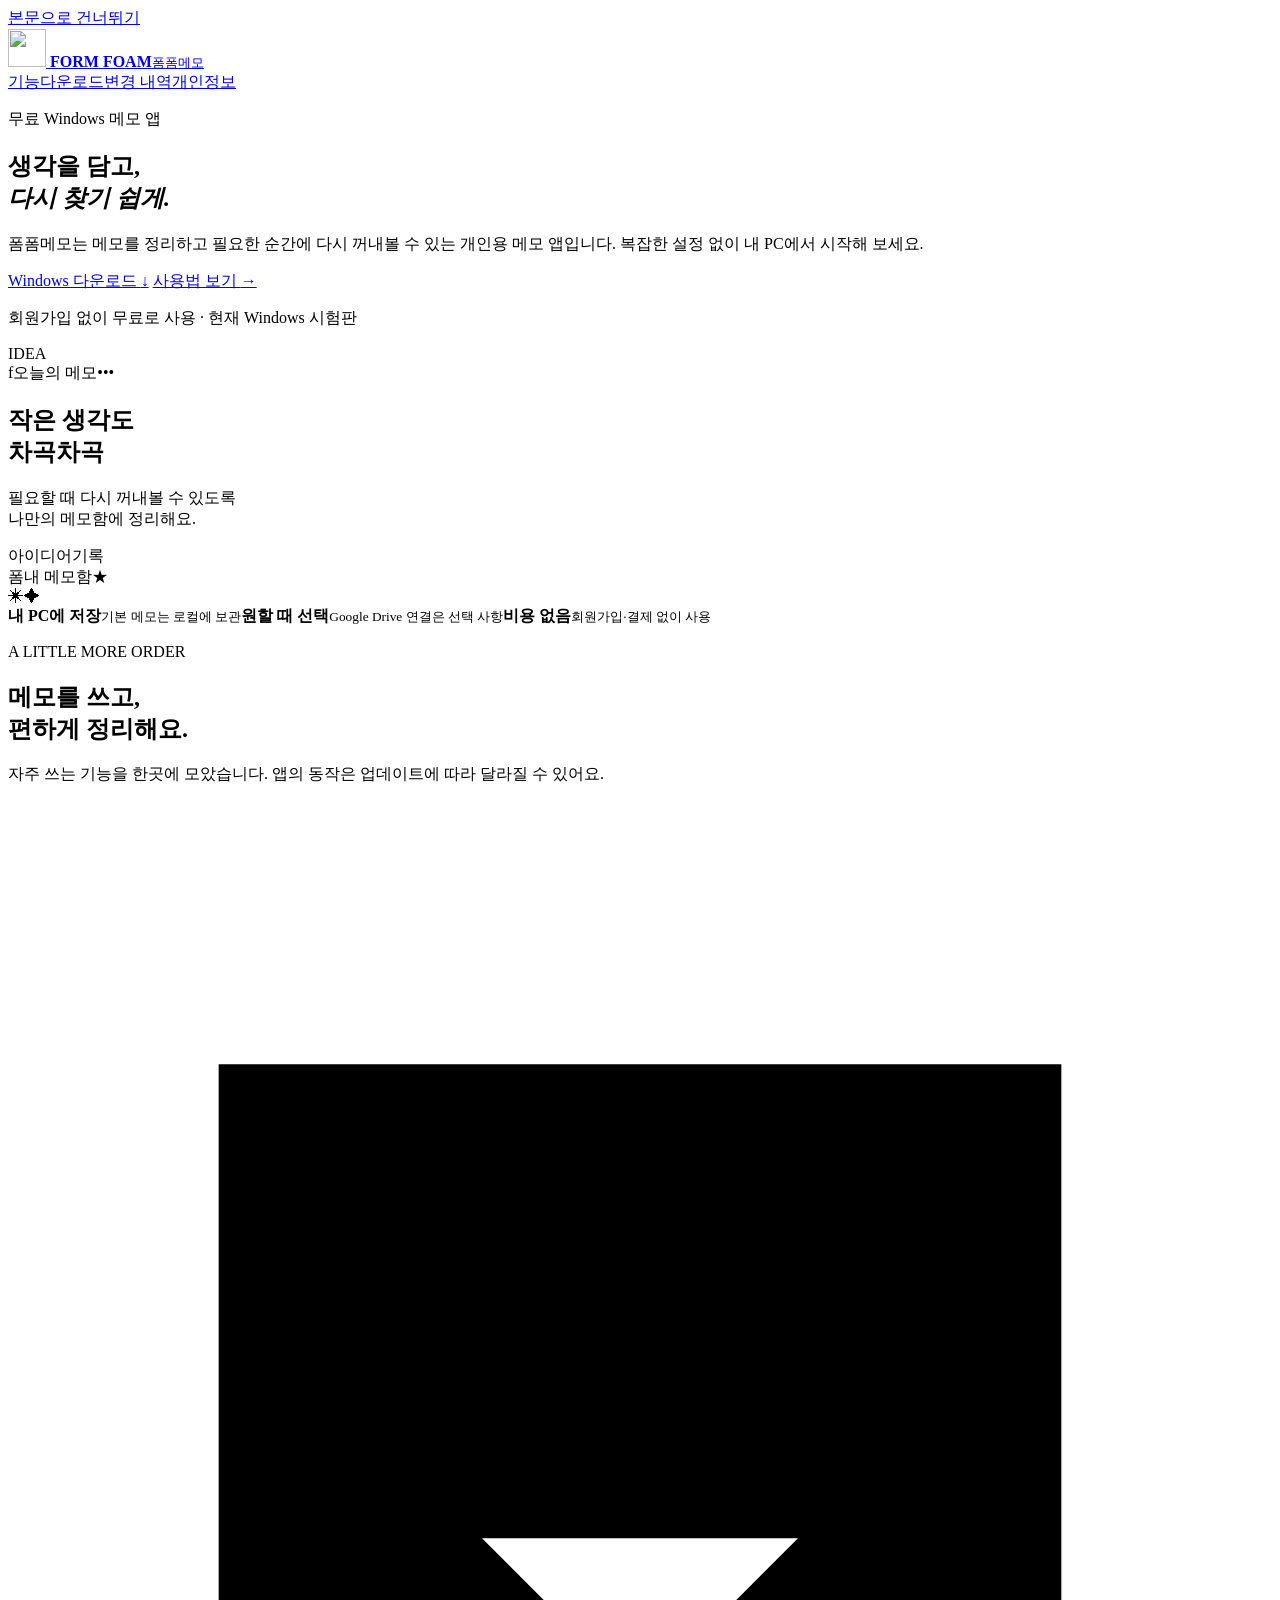
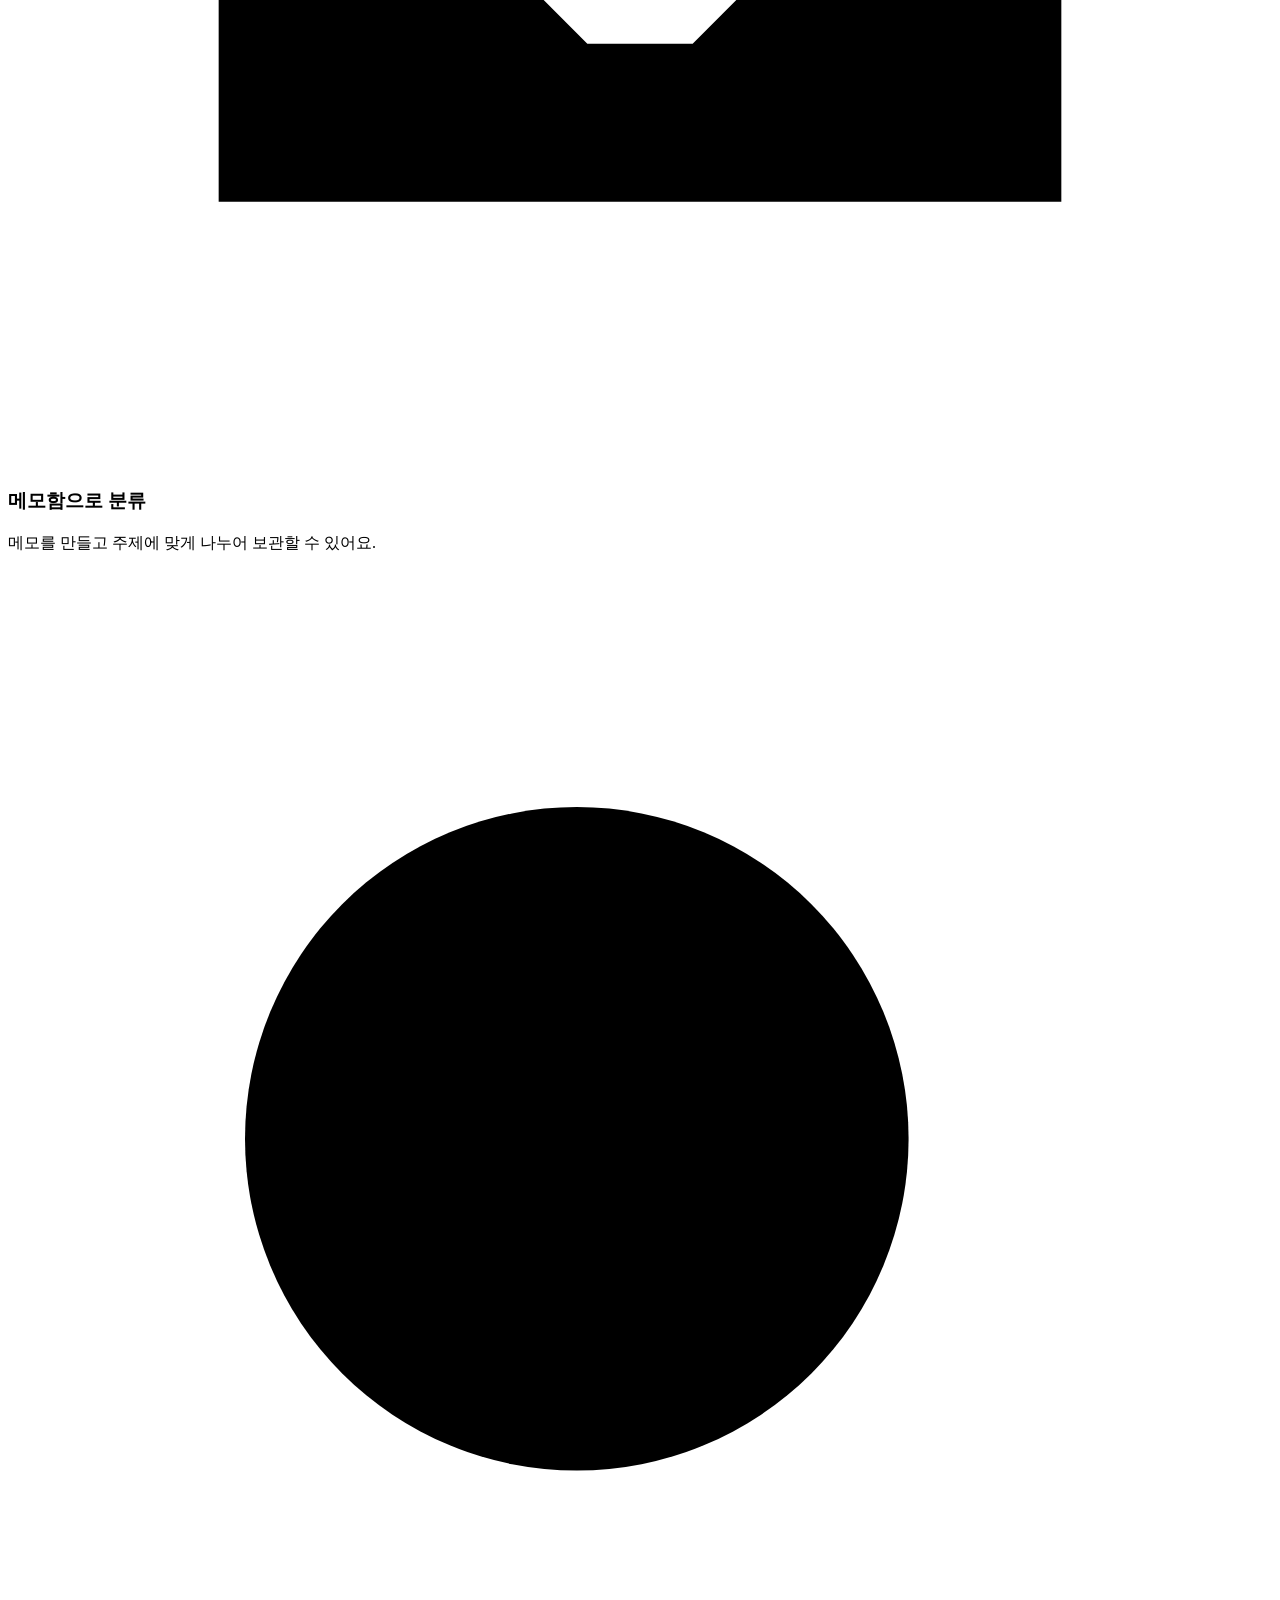
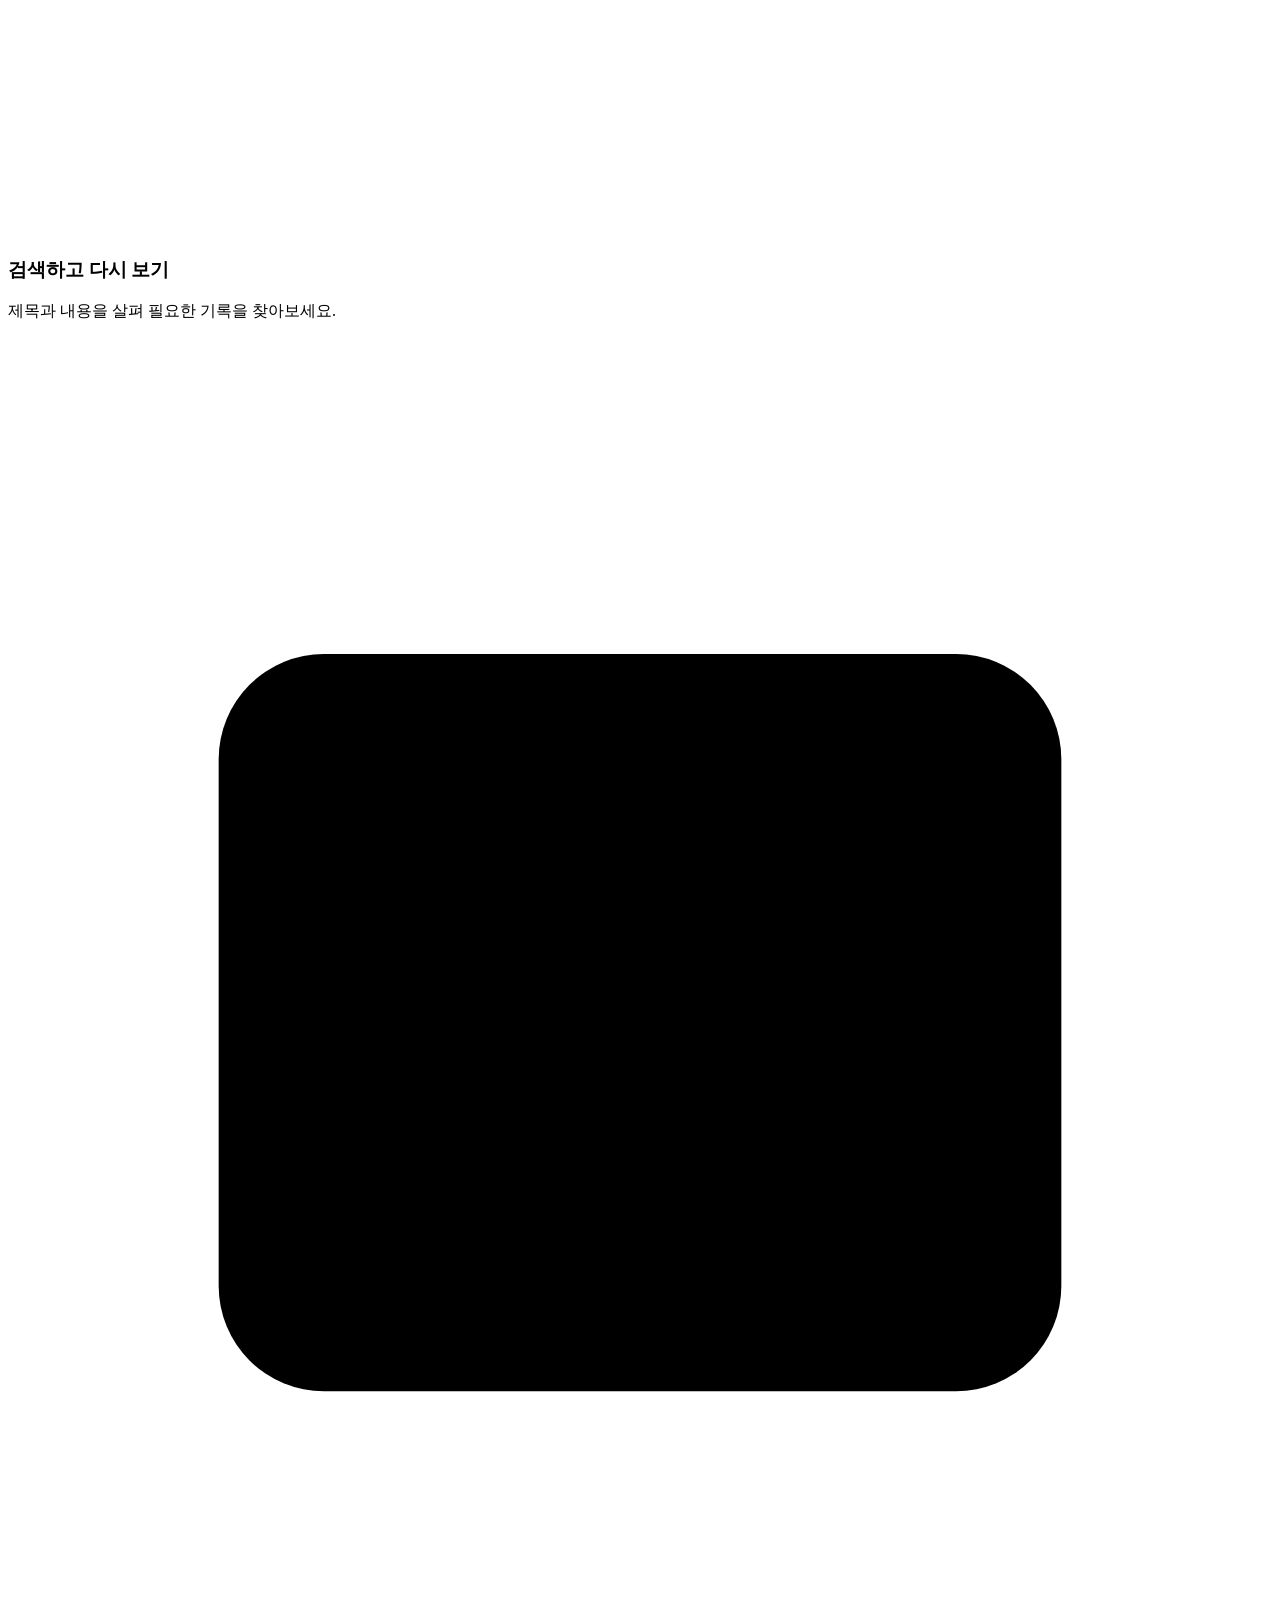
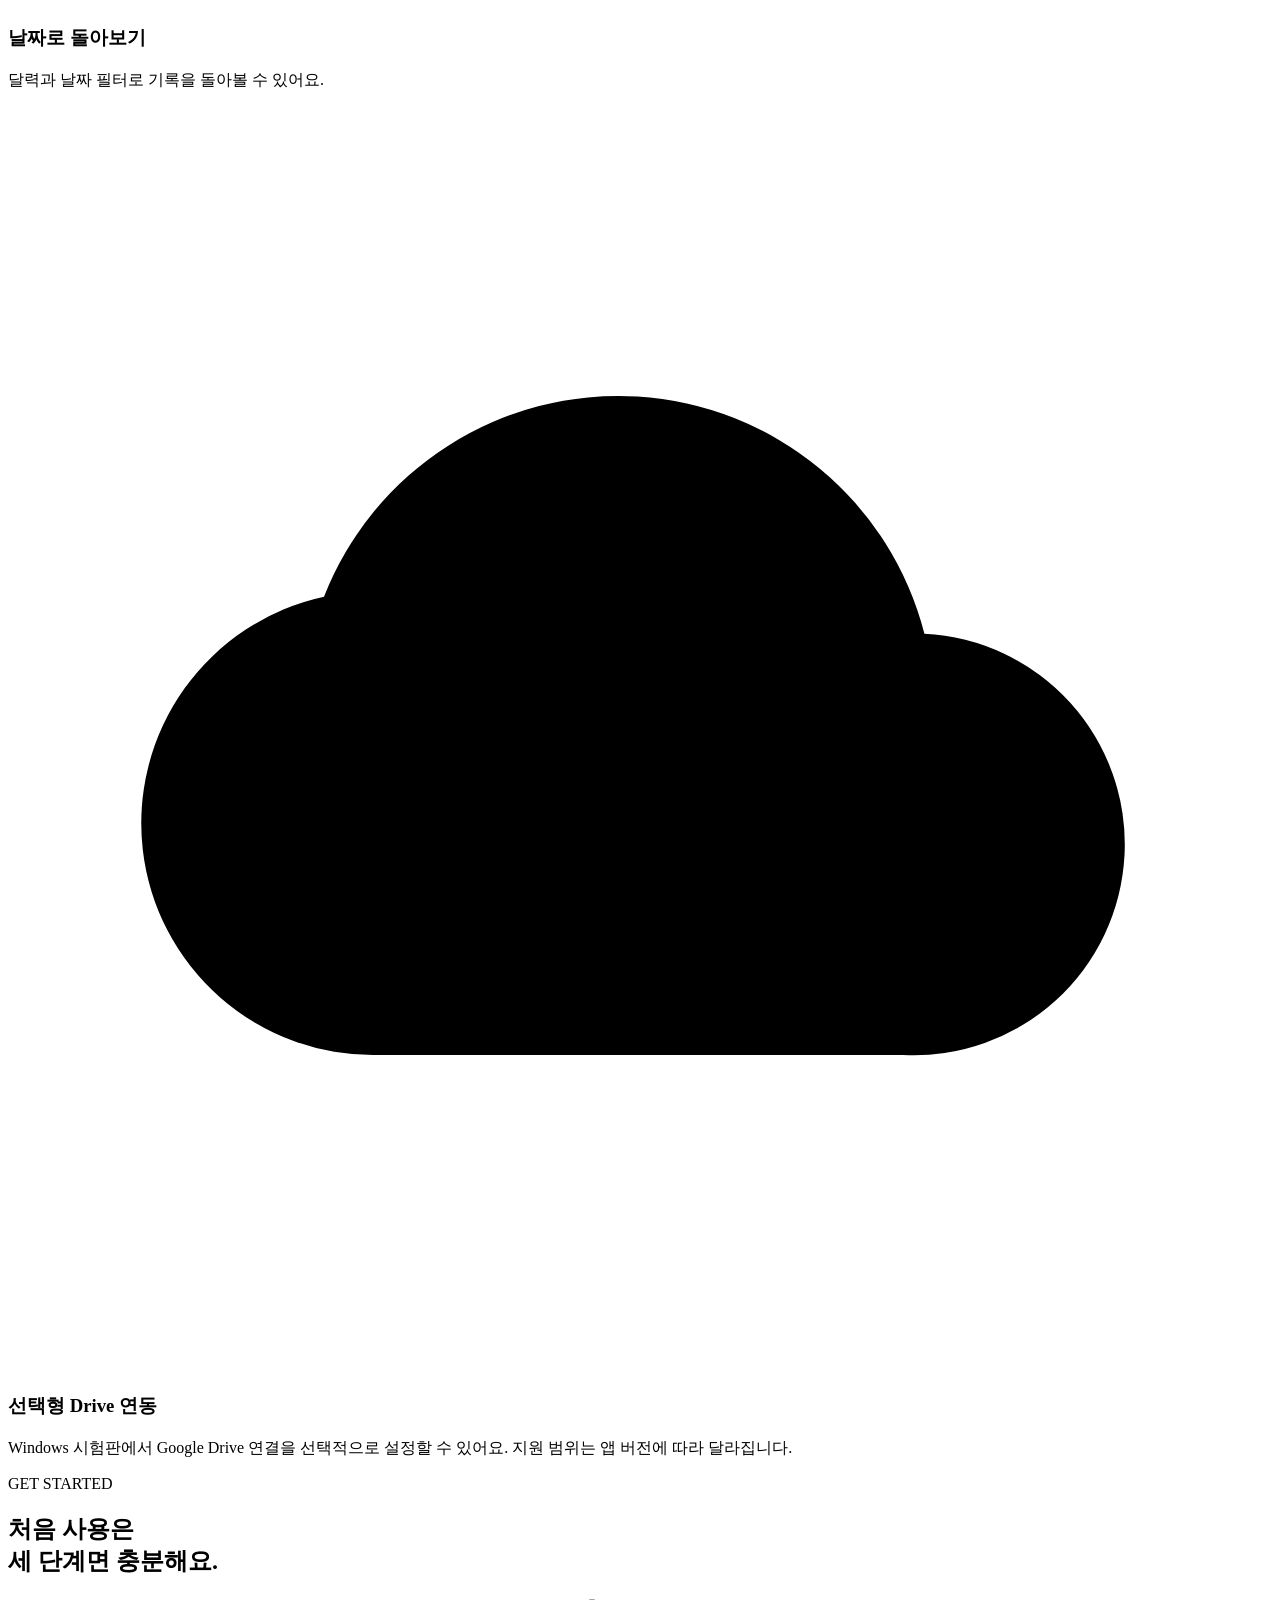
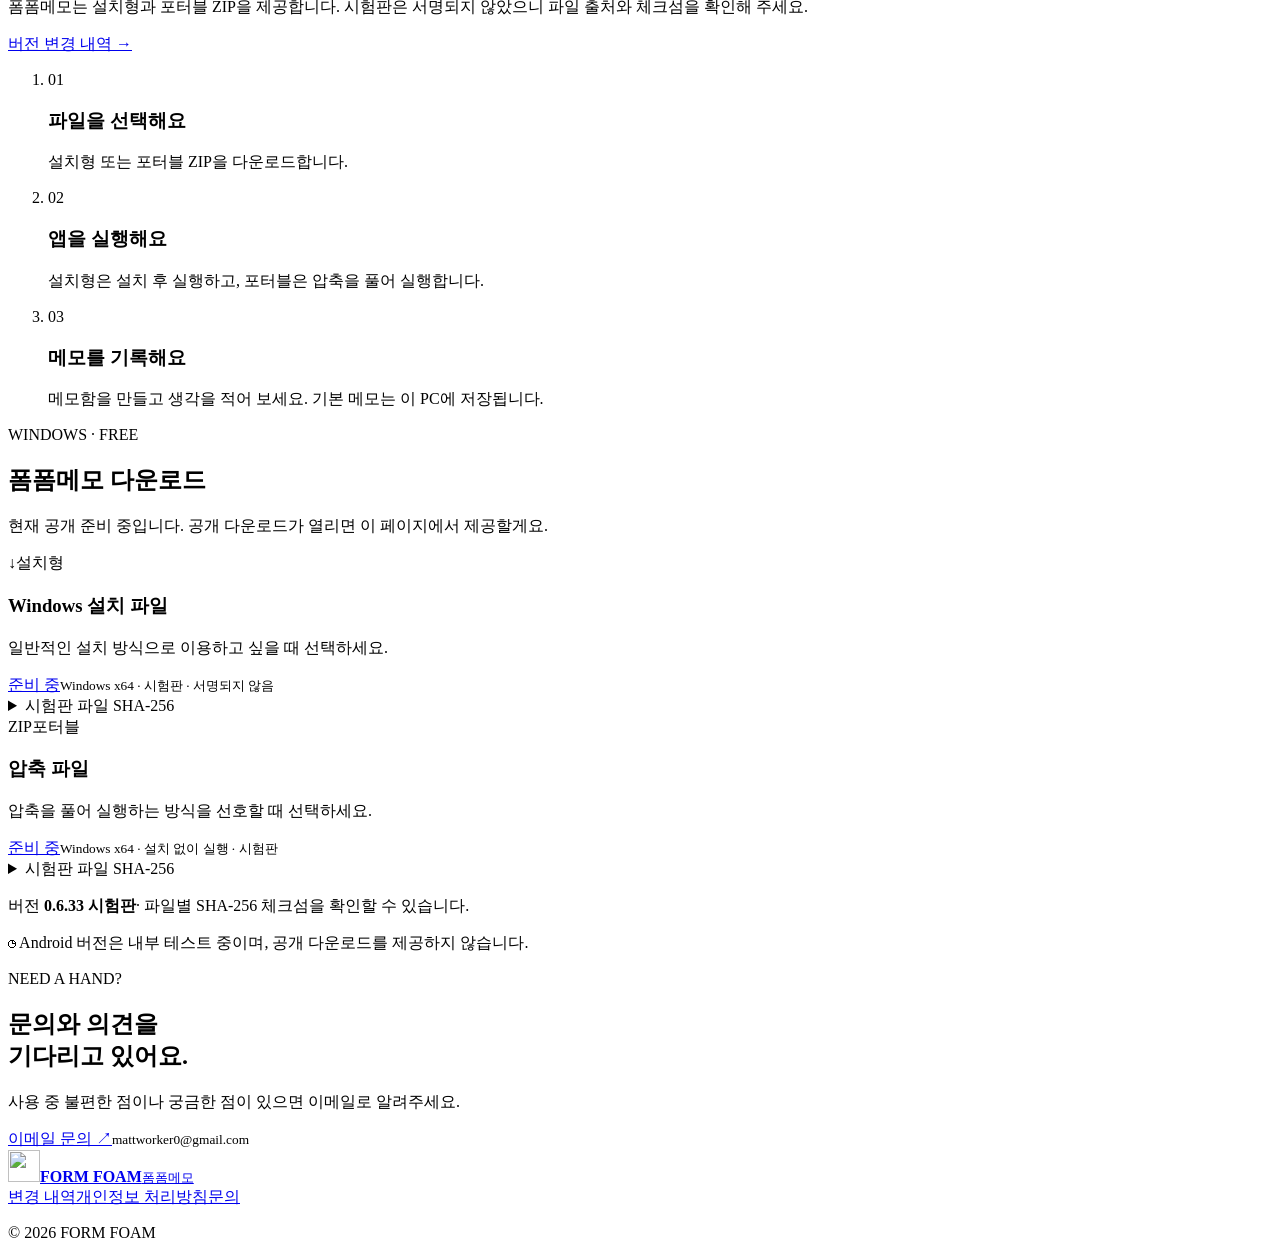
==== index.html @ db2bc9c9 "Add FORM FOAM public site pages" ====
<!doctype html>
<html lang="ko">
<head>
  <meta charset="utf-8">
  <meta name="viewport" content="width=device-width, initial-scale=1">
  <meta name="theme-color" content="#10263f">
  <meta name="description" content="폼폼메모 — 생각을 담고, 필요할 때 다시 찾는 무료 메모 앱. Windows 다운로드와 사용 안내.">
  <title>폼폼메모 — FORM FOAM</title>
  <link rel="icon" href="assets/mark.svg" type="image/svg+xml">
  <link rel="stylesheet" href="assets/site.css">
  <script src="assets/release-config.js"></script>
  <script src="assets/site.js" defer></script>
</head>
<body>
  <a class="skip-link" href="#main">본문으로 건너뛰기</a>
  <header class="site-header">
    <a class="brand" href="index.html" aria-label="폼폼메모 홈">
      <img src="assets/mark.svg" width="38" height="38" alt="">
      <span><b>FORM FOAM</b><small>폼폼메모</small></span>
    </a>
    <nav aria-label="주요 메뉴">
      <a href="#features">기능</a><a href="#download">다운로드</a><a href="changelog.html">변경 내역</a><a class="nav-privacy" href="privacy.html">개인정보</a>
    </nav>
  </header>

  <main id="main">
    <section class="hero wrap">
      <div class="hero-copy">
        <p class="eyebrow"><span class="status-dot"></span> 무료 Windows 메모 앱</p>
        <h1>생각을 담고,<br><em>다시 찾기 쉽게.</em></h1>
        <p class="hero-lede">폼폼메모는 메모를 정리하고 필요한 순간에 다시 꺼내볼 수 있는 개인용 메모 앱입니다. 복잡한 설정 없이 내 PC에서 시작해 보세요.</p>
        <div class="hero-actions">
          <a class="button button-primary" href="#download">Windows 다운로드 <span aria-hidden="true">↓</span></a>
          <a class="text-link" href="#how-to">사용법 보기 <span aria-hidden="true">→</span></a>
        </div>
        <p class="hero-note">회원가입 없이 무료로 사용 · 현재 Windows 시험판</p>
      </div>
      <div class="hero-art" aria-label="폼폼메모 앱 화면을 표현한 메모 카드 일러스트" role="img">
        <div class="art-orbit"></div>
        <div class="memo-card back-card"><span class="card-stamp">IDEA</span><i></i><i></i><i class="short-line"></i></div>
        <div class="memo-card front-card"><div class="card-top"><span class="mini-mark">f</span><span class="card-date">오늘의 메모</span><span class="card-dots">•••</span></div><h2>작은 생각도<br>차곡차곡</h2><p>필요할 때 다시 꺼내볼 수 있도록<br>나만의 메모함에 정리해요.</p><div class="card-tags"><span>아이디어</span><span>기록</span></div><div class="card-footer"><span class="tiny-avatar">폼</span><span>내 메모함</span><span class="card-star">★</span></div></div>
        <span class="spark spark-one" aria-hidden="true">✳</span><span class="spark spark-two" aria-hidden="true">✦</span>
      </div>
    </section>

    <section class="trust-strip" aria-label="제품 안내"><div class="wrap trust-items"><span><b>내 PC에 저장</b><small>기본 메모는 로컬에 보관</small></span><span><b>원할 때 선택</b><small>Google Drive 연결은 선택 사항</small></span><span><b>비용 없음</b><small>회원가입·결제 없이 사용</small></span></div></section>

    <section class="section wrap" id="features">
      <div class="section-heading"><p class="eyebrow">A LITTLE MORE ORDER</p><h2>메모를 쓰고,<br class="mobile-only"> 편하게 정리해요.</h2><p>자주 쓰는 기능을 한곳에 모았습니다. 앱의 동작은 업데이트에 따라 달라질 수 있어요.</p></div>
      <div class="feature-grid">
        <article class="feature-card"><span class="feature-icon icon-inbox" aria-hidden="true"><svg viewBox="0 0 24 24"><path d="M4 5h16v14H4zM4 14h5l2 2h2l2-2h5"/></svg></span><h3>메모함으로 분류</h3><p>메모를 만들고 주제에 맞게 나누어 보관할 수 있어요.</p></article>
        <article class="feature-card"><span class="feature-icon icon-search" aria-hidden="true"><svg viewBox="0 0 24 24"><circle cx="10.8" cy="10.8" r="6.3"/><path d="m15.5 15.5 4.2 4.2"/></svg></span><h3>검색하고 다시 보기</h3><p>제목과 내용을 살펴 필요한 기록을 찾아보세요.</p></article>
        <article class="feature-card"><span class="feature-icon icon-calendar" aria-hidden="true"><svg viewBox="0 0 24 24"><rect x="4" y="6" width="16" height="14" rx="2"/><path d="M8 4v4m8-4v4M4 10h16m-11 4h.01m4-.01h.01"/></svg></span><h3>날짜로 돌아보기</h3><p>달력과 날짜 필터로 기록을 돌아볼 수 있어요.</p></article>
        <article class="feature-card"><span class="feature-icon icon-cloud" aria-hidden="true"><svg viewBox="0 0 24 24"><path d="M7 18h10a4 4 0 0 0 .4-8A6 6 0 0 0 6 9.3 4.4 4.4 0 0 0 7 18Z"/><path d="M12 11v7m-3-3 3 3 3-3"/></svg></span><h3>선택형 Drive 연동</h3><p>Windows 시험판에서 Google Drive 연결을 선택적으로 설정할 수 있어요. 지원 범위는 앱 버전에 따라 달라집니다.</p></article>
      </div>
    </section>

    <section class="how-section" id="how-to"><div class="wrap how-layout"><div><p class="eyebrow">GET STARTED</p><h2>처음 사용은<br>세 단계면 충분해요.</h2><p class="how-intro">폼폼메모는 설치형과 포터블 ZIP을 제공합니다. 시험판은 서명되지 않았으니 파일 출처와 체크섬을 확인해 주세요.</p><a href="changelog.html" class="text-link">버전 변경 내역 <span aria-hidden="true">→</span></a></div><ol class="steps"><li><span>01</span><div><h3>파일을 선택해요</h3><p>설치형 또는 포터블 ZIP을 다운로드합니다.</p></div></li><li><span>02</span><div><h3>앱을 실행해요</h3><p>설치형은 설치 후 실행하고, 포터블은 압축을 풀어 실행합니다.</p></div></li><li><span>03</span><div><h3>메모를 기록해요</h3><p>메모함을 만들고 생각을 적어 보세요. 기본 메모는 이 PC에 저장됩니다.</p></div></li></ol></div></section>

    <section class="download-section" id="download"><div class="wrap download-wrap"><div class="download-heading"><p class="eyebrow">WINDOWS · FREE</p><h2>폼폼메모 다운로드</h2><p>현재 공개 준비 중입니다. 공개 다운로드가 열리면 이 페이지에서 제공할게요.</p></div><div class="download-grid">
      <article class="download-card"><div class="download-card-top"><span class="download-icon" aria-hidden="true">↓</span><span class="pill">설치형</span></div><h3>Windows 설치 파일</h3><p>일반적인 설치 방식으로 이용하고 싶을 때 선택하세요.</p><a class="button button-disabled" data-download="installer" href="#download" aria-disabled="true">준비 중</a><small>Windows x64 · 시험판 · 서명되지 않음</small><details class="checksum"><summary>시험판 파일 SHA-256</summary><code>MemoMind-Setup-v0.6.33-rc.20261004-src8aa008c3850a.exe<br>F54CC5ADBF617308D39F66CDFE2302545B7EE2223DEC892539501F9D35238512</code></details></article>
      <article class="download-card"><div class="download-card-top"><span class="download-icon zip-icon" aria-hidden="true">ZIP</span><span class="pill pill-muted">포터블</span></div><h3>압축 파일</h3><p>압축을 풀어 실행하는 방식을 선호할 때 선택하세요.</p><a class="button button-outline button-disabled" data-download="portable" href="#download" aria-disabled="true">준비 중</a><small>Windows x64 · 설치 없이 실행 · 시험판</small><details class="checksum"><summary>시험판 파일 SHA-256</summary><code>MemoMind-Windows-x64-v0.6.33-rc.20261004-src8aa008c3850a.zip<br>703480E51DA7B4F8278F593FF3F11DC49B797DDB0E012CB76786995AB77F7D4E</code></details></article>
    </div><p class="release-meta">버전 <b>0.6.33 시험판</b><span aria-hidden="true">·</span> 파일별 SHA-256 체크섬을 확인할 수 있습니다.</p><p class="release-link-row"><a data-release-link href="#download" hidden>GitHub Releases에서 전체 내역 보기 <span aria-hidden="true">↗</span></a></p><p class="android-note"><span aria-hidden="true">◷</span> Android 버전은 내부 테스트 중이며, 공개 다운로드를 제공하지 않습니다.</p></div></section>

    <section class="contact-section wrap"><div class="contact-card"><div><p class="eyebrow">NEED A HAND?</p><h2>문의와 의견을<br>기다리고 있어요.</h2></div><div><p>사용 중 불편한 점이나 궁금한 점이 있으면 이메일로 알려주세요.</p><a class="button button-light" href="mailto:mattworker0@gmail.com">이메일 문의 <span aria-hidden="true">↗</span></a><small>mattworker0@gmail.com</small></div></div></section>
  </main>
  <footer class="site-footer"><div class="wrap footer-row"><a class="brand footer-brand" href="index.html"><img src="assets/mark.svg" width="32" height="32" alt=""><span><b>FORM FOAM</b><small>폼폼메모</small></span></a><nav aria-label="정보 및 정책"><a href="changelog.html">변경 내역</a><a href="privacy.html">개인정보 처리방침</a><a href="mailto:mattworker0@gmail.com">문의</a></nav><p>© <span data-year>2026</span> FORM FOAM</p></div></footer>
</body>
</html>
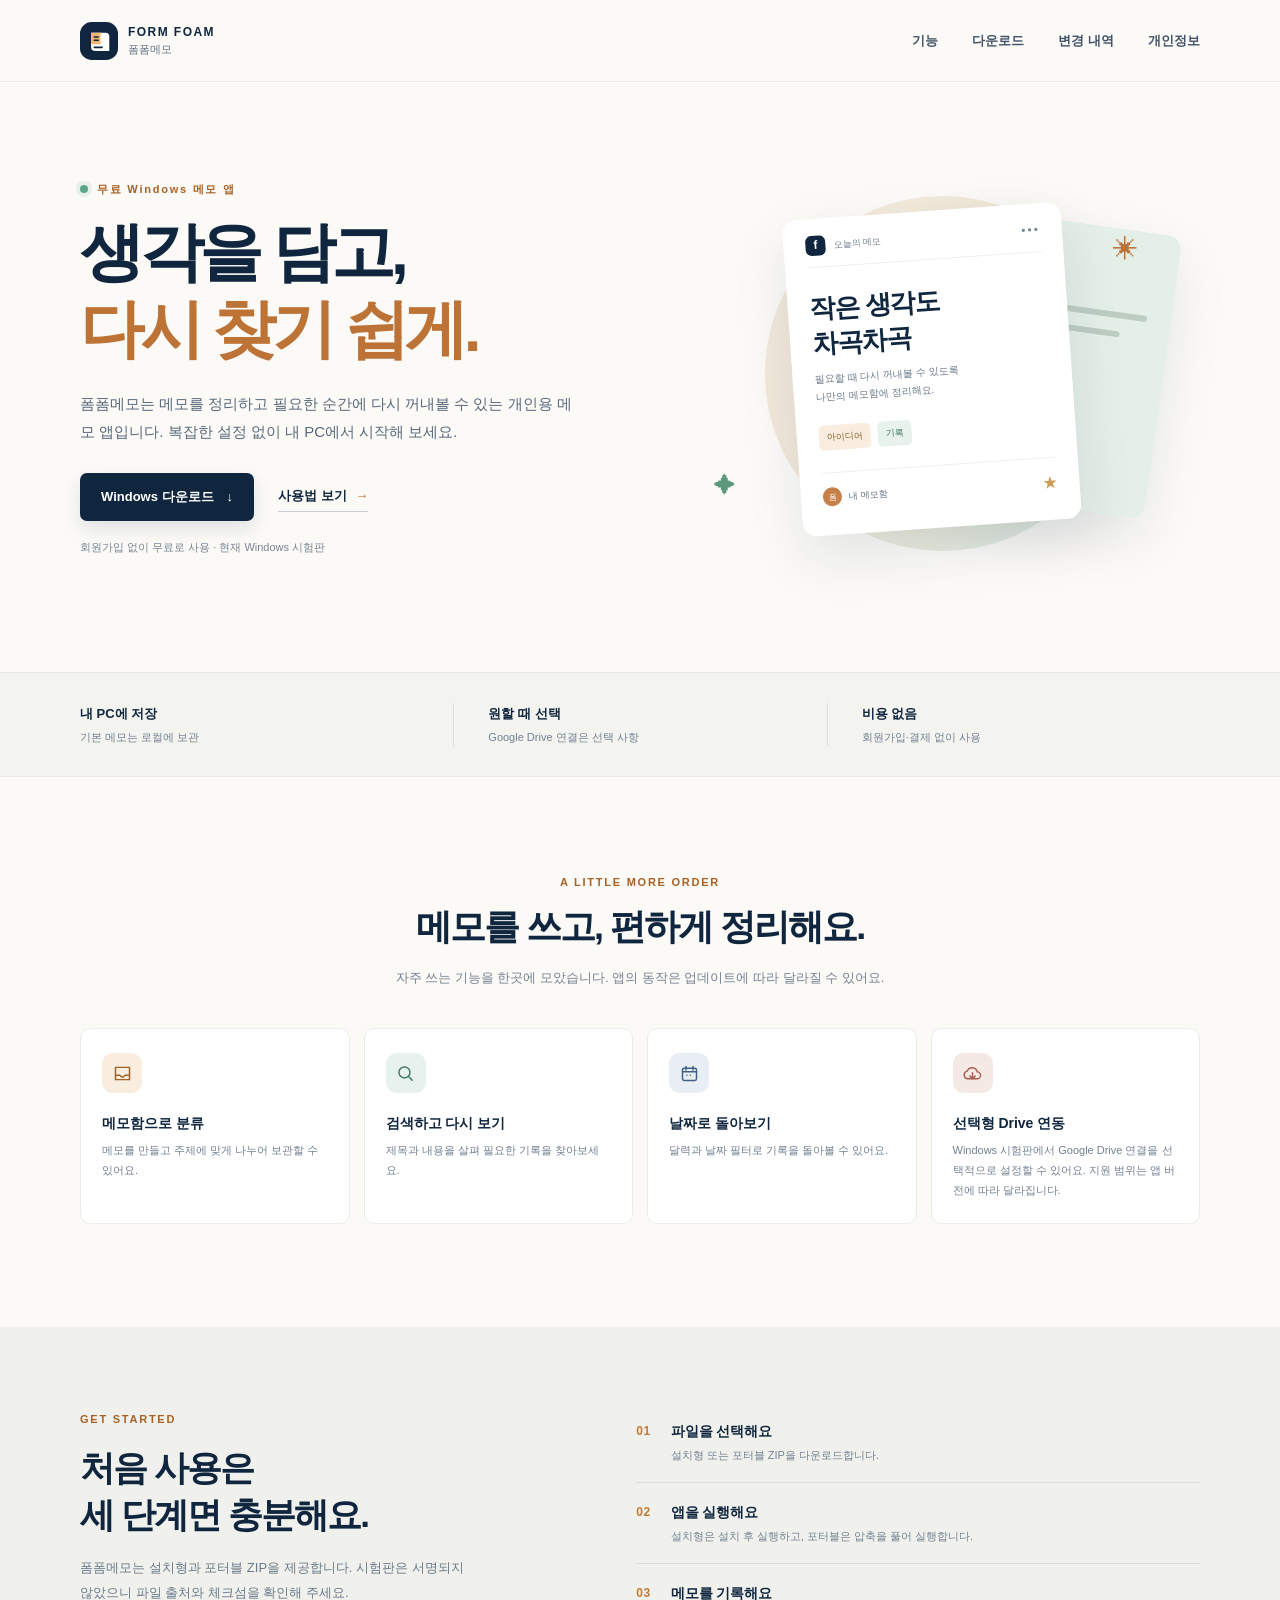
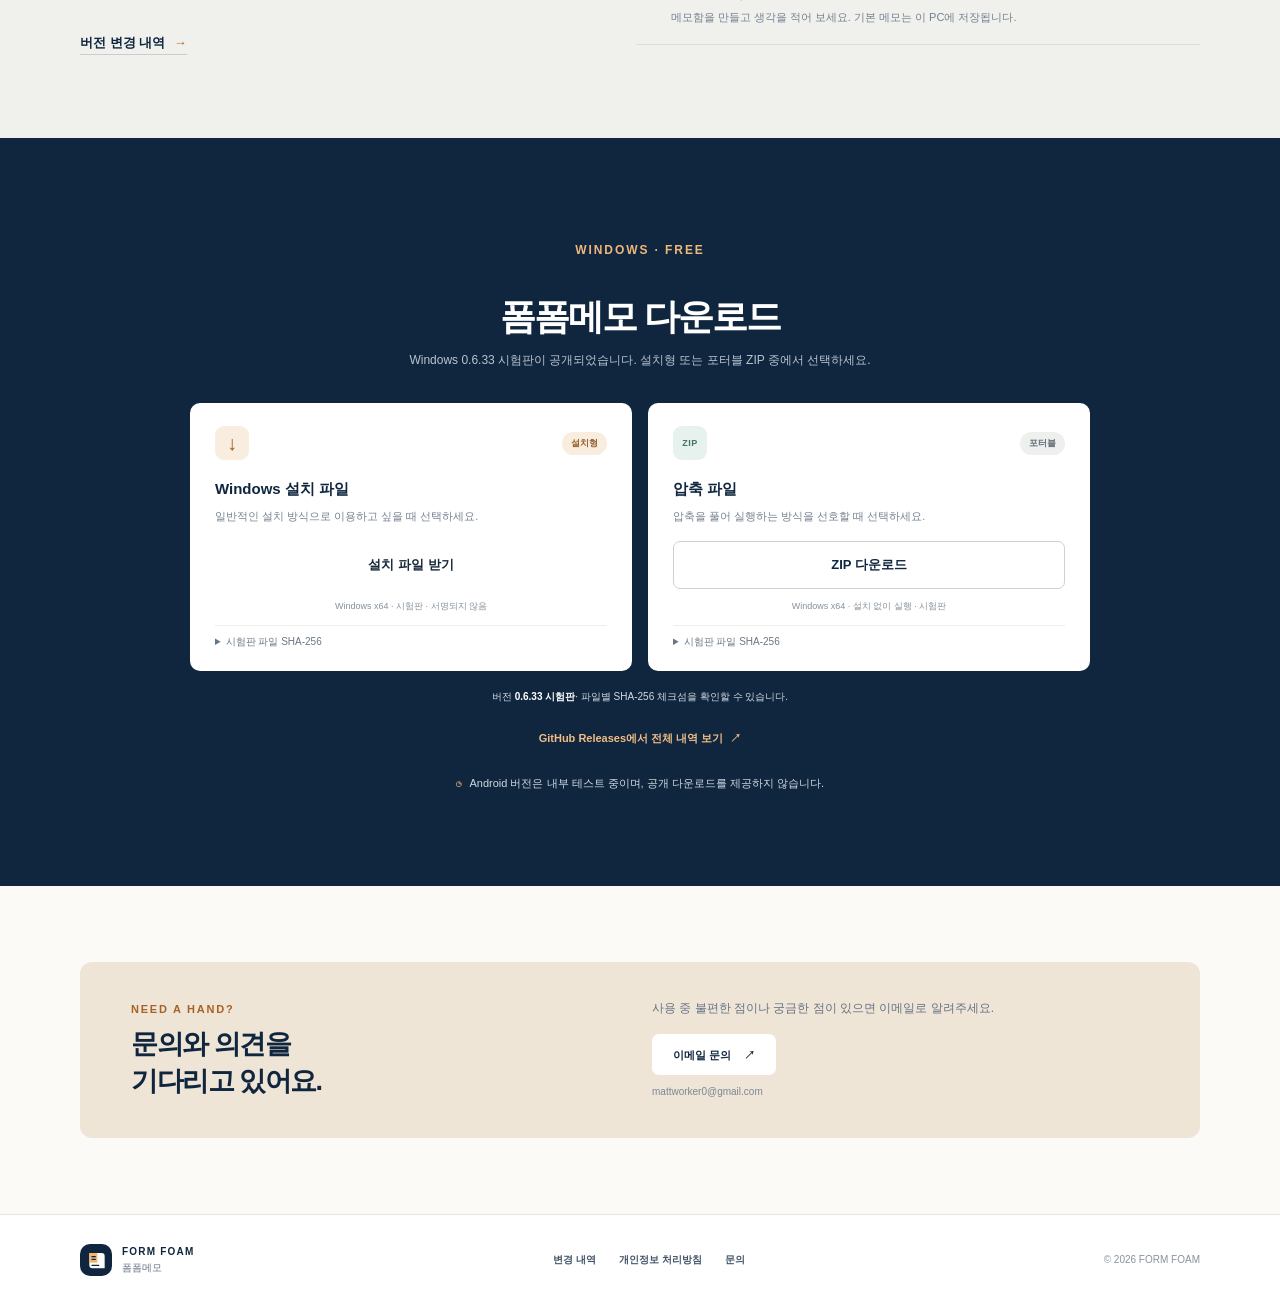
==== commit 119517b9: "Publish verified Windows download links Show that the Windows trial is published and refresh the ver" ====
--- a/index.html
+++ b/index.html
@@ -8,7 +8,7 @@
   <title>폼폼메모 — FORM FOAM</title>
   <link rel="icon" href="assets/mark.svg" type="image/svg+xml">
   <link rel="stylesheet" href="assets/site.css">
-  <script src="assets/release-config.js"></script>
+  <script src="assets/release-config.js?v=1cfe684"></script>
   <script src="assets/site.js" defer></script>
 </head>
 <body>
@@ -22,6 +22,7 @@
       <a href="#features">기능</a><a href="#download">다운로드</a><a href="changelog.html">변경 내역</a><a class="nav-privacy" href="privacy.html">개인정보</a>
     </nav>
   </header>
+
 
   <main id="main">
     <section class="hero wrap">
@@ -43,7 +44,9 @@
       </div>
     </section>
 
+
     <section class="trust-strip" aria-label="제품 안내"><div class="wrap trust-items"><span><b>내 PC에 저장</b><small>기본 메모는 로컬에 보관</small></span><span><b>원할 때 선택</b><small>Google Drive 연결은 선택 사항</small></span><span><b>비용 없음</b><small>회원가입·결제 없이 사용</small></span></div></section>
+
 
     <section class="section wrap" id="features">
       <div class="section-heading"><p class="eyebrow">A LITTLE MORE ORDER</p><h2>메모를 쓰고,<br class="mobile-only"> 편하게 정리해요.</h2><p>자주 쓰는 기능을 한곳에 모았습니다. 앱의 동작은 업데이트에 따라 달라질 수 있어요.</p></div>
@@ -55,15 +58,19 @@
       </div>
     </section>
 
+
     <section class="how-section" id="how-to"><div class="wrap how-layout"><div><p class="eyebrow">GET STARTED</p><h2>처음 사용은<br>세 단계면 충분해요.</h2><p class="how-intro">폼폼메모는 설치형과 포터블 ZIP을 제공합니다. 시험판은 서명되지 않았으니 파일 출처와 체크섬을 확인해 주세요.</p><a href="changelog.html" class="text-link">버전 변경 내역 <span aria-hidden="true">→</span></a></div><ol class="steps"><li><span>01</span><div><h3>파일을 선택해요</h3><p>설치형 또는 포터블 ZIP을 다운로드합니다.</p></div></li><li><span>02</span><div><h3>앱을 실행해요</h3><p>설치형은 설치 후 실행하고, 포터블은 압축을 풀어 실행합니다.</p></div></li><li><span>03</span><div><h3>메모를 기록해요</h3><p>메모함을 만들고 생각을 적어 보세요. 기본 메모는 이 PC에 저장됩니다.</p></div></li></ol></div></section>
 
-    <section class="download-section" id="download"><div class="wrap download-wrap"><div class="download-heading"><p class="eyebrow">WINDOWS · FREE</p><h2>폼폼메모 다운로드</h2><p>현재 공개 준비 중입니다. 공개 다운로드가 열리면 이 페이지에서 제공할게요.</p></div><div class="download-grid">
+
+    <section class="download-section" id="download"><div class="wrap download-wrap"><div class="download-heading"><p class="eyebrow">WINDOWS · FREE</p><h2>폼폼메모 다운로드</h2><p>Windows 0.6.33 시험판이 공개되었습니다. 설치형 또는 포터블 ZIP 중에서 선택하세요.</p></div><div class="download-grid">
       <article class="download-card"><div class="download-card-top"><span class="download-icon" aria-hidden="true">↓</span><span class="pill">설치형</span></div><h3>Windows 설치 파일</h3><p>일반적인 설치 방식으로 이용하고 싶을 때 선택하세요.</p><a class="button button-disabled" data-download="installer" href="#download" aria-disabled="true">준비 중</a><small>Windows x64 · 시험판 · 서명되지 않음</small><details class="checksum"><summary>시험판 파일 SHA-256</summary><code>MemoMind-Setup-v0.6.33-rc.20261004-src8aa008c3850a.exe<br>F54CC5ADBF617308D39F66CDFE2302545B7EE2223DEC892539501F9D35238512</code></details></article>
       <article class="download-card"><div class="download-card-top"><span class="download-icon zip-icon" aria-hidden="true">ZIP</span><span class="pill pill-muted">포터블</span></div><h3>압축 파일</h3><p>압축을 풀어 실행하는 방식을 선호할 때 선택하세요.</p><a class="button button-outline button-disabled" data-download="portable" href="#download" aria-disabled="true">준비 중</a><small>Windows x64 · 설치 없이 실행 · 시험판</small><details class="checksum"><summary>시험판 파일 SHA-256</summary><code>MemoMind-Windows-x64-v0.6.33-rc.20261004-src8aa008c3850a.zip<br>703480E51DA7B4F8278F593FF3F11DC49B797DDB0E012CB76786995AB77F7D4E</code></details></article>
     </div><p class="release-meta">버전 <b>0.6.33 시험판</b><span aria-hidden="true">·</span> 파일별 SHA-256 체크섬을 확인할 수 있습니다.</p><p class="release-link-row"><a data-release-link href="#download" hidden>GitHub Releases에서 전체 내역 보기 <span aria-hidden="true">↗</span></a></p><p class="android-note"><span aria-hidden="true">◷</span> Android 버전은 내부 테스트 중이며, 공개 다운로드를 제공하지 않습니다.</p></div></section>
+
 
     <section class="contact-section wrap"><div class="contact-card"><div><p class="eyebrow">NEED A HAND?</p><h2>문의와 의견을<br>기다리고 있어요.</h2></div><div><p>사용 중 불편한 점이나 궁금한 점이 있으면 이메일로 알려주세요.</p><a class="button button-light" href="mailto:mattworker0@gmail.com">이메일 문의 <span aria-hidden="true">↗</span></a><small>mattworker0@gmail.com</small></div></div></section>
   </main>
   <footer class="site-footer"><div class="wrap footer-row"><a class="brand footer-brand" href="index.html"><img src="assets/mark.svg" width="32" height="32" alt=""><span><b>FORM FOAM</b><small>폼폼메모</small></span></a><nav aria-label="정보 및 정책"><a href="changelog.html">변경 내역</a><a href="privacy.html">개인정보 처리방침</a><a href="mailto:mattworker0@gmail.com">문의</a></nav><p>© <span data-year>2026</span> FORM FOAM</p></div></footer>
 </body>
 </html>
+
--- a/assets/site.css
+++ b/assets/site.css
@@ -0,0 +1,7 @@
+:root{--navy:#10263f;--navy-2:#183854;--ink:#17283a;--muted:#647384;--paper:#fbfaf7;--white:#fff;--line:#e6e7e5;--orange:#efaa5c;--peach:#f9ead7;--mint:#dfeee8;--shadow:0 22px 55px #0e233019;--font:'Segoe UI','Malgun Gothic','Noto Sans KR',sans-serif}
+*{box-sizing:border-box}html{scroll-behavior:smooth;scroll-padding-top:86px}body{margin:0;background:var(--paper);color:var(--ink);font-family:var(--font);font-size:16px;line-height:1.65;-webkit-font-smoothing:antialiased}a{color:inherit}button,a{-webkit-tap-highlight-color:transparent}a:focus-visible{outline:3px solid #d6812a;outline-offset:4px;border-radius:4px}.wrap{width:min(1120px,calc(100% - 48px));margin-inline:auto}.skip-link{position:absolute;left:16px;top:-60px;padding:10px 14px;background:#fff;z-index:20;border:2px solid var(--navy)}.skip-link:focus{top:12px}.site-header{height:82px;padding:0 max(24px,calc((100vw - 1120px)/2));display:flex;align-items:center;justify-content:space-between;background:#fbfaf7ee;border-bottom:1px solid #162c3f10;position:sticky;top:0;z-index:10;backdrop-filter:blur(14px)}.brand{display:flex;align-items:center;gap:10px;text-decoration:none;color:var(--navy)}.brand img{display:block}.brand b,.brand small{display:block;line-height:1.2}.brand b{letter-spacing:.12em;font-size:12px;font-weight:800}.brand small{font-size:11px;color:var(--muted);margin-top:4px}.site-header nav,.site-footer nav{display:flex;align-items:center;gap:34px}.site-header nav a,.site-footer nav a{font-size:13px;text-decoration:none;font-weight:600;color:#425367}.site-header nav a:hover,.site-footer nav a:hover,.site-header nav a[aria-current=page]{color:#b96b22}.hero{min-height:590px;display:grid;grid-template-columns:1.06fr .94fr;align-items:center;gap:25px;padding-top:46px;padding-bottom:53px}.eyebrow{font-size:11px;letter-spacing:.16em;font-weight:800;color:#a76125;margin:0 0 16px}.hero .eyebrow{display:flex;align-items:center;gap:9px}.status-dot{width:8px;height:8px;border-radius:50%;background:#58a78a;box-shadow:0 0 0 4px #58a78a20}.hero h1{font-size:clamp(48px,5vw,68px);letter-spacing:-.07em;line-height:1.19;color:var(--navy);margin:0;font-weight:800}.hero h1 em{font-style:normal;color:#bd7336}.hero-lede{max-width:500px;color:#59697a;margin:23px 0 26px;line-height:1.9;font-size:15px}.hero-actions{display:flex;align-items:center;gap:24px}.button{min-height:48px;display:inline-flex;align-items:center;justify-content:center;gap:13px;padding:0 21px;border-radius:7px;text-decoration:none;font-size:13px;font-weight:700;transition:transform .18s ease,background .18s ease,border-color .18s ease}.button:hover:not(.button-disabled){transform:translateY(-2px)}.button-primary{background:var(--navy);color:#fff;box-shadow:0 8px 18px #10263f1c}.button-primary:hover{background:#234563}.text-link{font-size:13px;font-weight:700;color:var(--navy);text-decoration:none;border-bottom:1px solid #c8cdd1;padding:4px 0}.text-link span{padding-left:5px;color:#b96b22}.hero-note{font-size:11px;color:#788493;margin-top:17px}.hero-art{height:425px;position:relative;display:grid;place-items:center;isolation:isolate}.art-orbit{position:absolute;width:355px;height:355px;border-radius:50%;background:linear-gradient(145deg,#f2eadc,#f1e8d9 58%,#dbece4);z-index:-1}.art-orbit:after{content:"";position:absolute;inset:27px;border:1px solid #fff9;border-radius:50%}.memo-card{position:absolute;border-radius:14px;box-shadow:var(--shadow)}.back-card{width:230px;height:285px;right:36px;top:59px;transform:rotate(8deg);background:#e4efe8;padding:28px 24px}.card-stamp{display:inline-block;border:1px solid #7e9a88;color:#526d5c;border-radius:30px;padding:3px 10px;font-size:9px;letter-spacing:.12em;font-weight:700}.back-card i{display:block;height:6px;border-radius:10px;background:#bdcdc2;margin-top:28px;width:100%}.back-card i+i{margin-top:13px;width:86%}.back-card i+i+i{margin-top:13px;width:71%}.back-card .short-line{width:48%}.front-card{width:279px;min-height:317px;left:50%;top:50px;transform:translateX(-54%) rotate(-4deg);background:#fff;padding:18px 22px 15px}.card-top{height:31px;display:flex;align-items:center;gap:8px;border-bottom:1px solid #edf0ee;padding-bottom:12px}.mini-mark{width:20px;height:20px;border-radius:6px;background:var(--navy);color:#fff;display:grid;place-items:center;font-size:12px;font-weight:700}.card-date{font-size:9px;color:#718092}.card-dots{margin-left:auto;color:#778797;font-size:12px;letter-spacing:2px}.front-card h2{font-size:26px;line-height:1.36;letter-spacing:-.05em;color:var(--navy);margin:24px 0 8px}.front-card p{font-size:10px;line-height:1.8;color:#697889;margin:0}.card-tags{display:flex;gap:7px;margin-top:19px}.card-tags span{font-size:9px;color:#855824;background:#f8eddf;padding:5px 8px;border-radius:5px}.card-tags span+span{color:#427462;background:#e8f2ed}.card-footer{display:flex;align-items:center;gap:7px;border-top:1px solid #edf0ee;margin-top:22px;padding-top:12px;font-size:9px;color:#637181}.tiny-avatar{width:19px;height:19px;border-radius:50%;display:grid;place-items:center;color:#fff;background:#c78049;font-size:8px}.card-star{margin-left:auto;color:#ce9a57;font-size:15px}.spark{position:absolute;color:#bd7336}.spark-one{right:62px;top:68px;font-size:25px}.spark-two{left:29px;bottom:82px;color:#5d987d;font-size:22px}.trust-strip{background:#f3f3ef;border-block:1px solid #e8e8e2}.trust-items{min-height:103px;display:grid;grid-template-columns:repeat(3,1fr);align-items:center}.trust-items>span{display:block;padding-left:34px;border-left:1px solid #dedfd9}.trust-items>span:first-child{padding-left:0;border-left:0}.trust-items b,.trust-items small{display:block}.trust-items b{color:var(--navy);font-size:13px}.trust-items small{color:#718092;font-size:11px;margin-top:4px}.section{padding-block:96px 103px}.section-heading{text-align:center;margin-bottom:40px}.section-heading .eyebrow{margin-bottom:12px}.section-heading h2,.how-section h2,.download-heading h2,.contact-card h2{font-size:36px;line-height:1.35;letter-spacing:-.055em;color:var(--navy);margin:0}.section-heading>p:last-child{font-size:13px;color:#758191;margin:15px 0 0}.mobile-only{display:none}.feature-grid{display:grid;grid-template-columns:repeat(4,1fr);gap:14px}.feature-card{background:#fff;border:1px solid #ebedeb;border-radius:10px;padding:24px 21px 22px;min-height:193px;transition:transform .2s ease,box-shadow .2s ease}.feature-card:hover{transform:translateY(-3px);box-shadow:0 12px 32px #0e23300b}.feature-icon{width:40px;height:40px;border-radius:11px;display:grid;place-items:center}.feature-icon svg{width:21px;height:21px;fill:none;stroke:currentColor;stroke-width:1.7;stroke-linecap:round;stroke-linejoin:round}.icon-inbox{background:#f8eddf;color:#9d6228}.icon-search{background:#e7f1ed;color:#447864}.icon-calendar{background:#e9eef4;color:#426283}.icon-cloud{background:#f5e9e5;color:#a8604d}.feature-card h3{font-size:14px;color:var(--navy);margin:19px 0 6px}.feature-card p{font-size:11px;line-height:1.8;color:#728091;margin:0}.how-section{background:#f0f1ed;padding-block:83px}.how-layout{display:grid;grid-template-columns:.9fr 1.1fr;gap:95px;align-items:center}.how-section h2{font-size:35px}.how-intro{font-size:13px;line-height:1.9;color:#6a7989;max-width:390px;margin:18px 0 23px}.steps{padding:0;margin:0;list-style:none}.steps li{display:flex;gap:20px;padding:18px 0;border-bottom:1px solid #d9ded9}.steps li:first-child{padding-top:0}.steps li>span{color:#c37a37;font-size:12px;font-weight:800;letter-spacing:.04em;margin-top:2px}.steps h3{font-size:14px;color:var(--navy);margin:0 0 3px}.steps p{font-size:11px;color:#738091;margin:0}.download-section{padding-block:93px;background:var(--navy);color:#fff}.download-wrap{max-width:900px}.download-heading{text-align:center}.download-heading .eyebrow{color:#efb779}.download-heading h2{color:#fff}.download-heading p{font-size:12px;color:#b8c4cf;margin:10px 0 32px}.download-grid{display:grid;grid-template-columns:repeat(2,1fr);gap:16px}.download-card{background:#fff;color:var(--ink);border-radius:10px;padding:23px 25px 21px}.download-card-top{display:flex;align-items:center;justify-content:space-between}.download-icon{width:34px;height:34px;border-radius:9px;background:#f8eddf;color:#9b5d21;display:grid;place-items:center;font-size:20px;font-weight:700}.zip-icon{font-size:9px;letter-spacing:.05em;background:#e7f1ed;color:#477762}.pill{padding:4px 9px;border-radius:30px;font-size:9px;font-weight:700;color:#98612e;background:#f8eddf}.pill-muted{background:#eef0ee;color:#626e78}.download-card h3{font-size:15px;color:var(--navy);margin:17px 0 5px}.download-card p{font-size:11px;color:#758190;margin:0 0 16px}.download-card .button{width:100%;margin-bottom:10px}.button-disabled{background:#e6e8e8;color:#717b84;cursor:not-allowed;border:1px solid #d9ddde}.button-outline{background:#fff;border:1px solid #cbd2d7;color:var(--navy)}.button-light{background:#fff;color:var(--navy)}.download-card small{display:block;text-align:center;color:#85909a;font-size:9px}.release-meta{text-align:center;font-size:10px;color:#d0d9e0;margin:18px 0}.release-meta b{color:#fff}.android-note{text-align:center;font-size:11px;color:#d0d9e0;margin:24px 0 0}.android-note span{color:#f0b678;margin-right:5px}.contact-section{padding-block:76px}.contact-card{background:#efe5d7;border-radius:12px;padding:37px 51px;display:grid;grid-template-columns:1fr 1fr;gap:24px;align-items:center}.contact-card .eyebrow{margin-bottom:8px}.contact-card h2{font-size:27px}.contact-card>div+div p{font-size:12px;color:#647384;margin:0 0 16px}.contact-card .button{min-height:41px;font-size:11px}.contact-card small{display:block;font-size:10px;color:#7b8792;margin-top:9px}.site-footer{border-top:1px solid #e7e8e4;background:#fff}.footer-row{min-height:90px;display:flex;align-items:center;justify-content:space-between}.footer-brand b{font-size:10px}.footer-brand small{font-size:10px}.site-footer nav{gap:23px}.site-footer nav a{font-size:10px}.footer-row>p{font-size:10px;color:#89939d;margin:0}.legal-wrap{width:min(790px,calc(100% - 48px));margin:0 auto;padding:69px 0 91px}.legal-wrap>.eyebrow{margin-bottom:9px}.legal-wrap h1{font-size:39px;letter-spacing:-.06em;color:var(--navy);margin:0}.legal-lede{font-size:14px;line-height:1.9;color:#647384;margin:14px 0 8px}.effective-date{font-size:11px;color:#89939d;margin:0 0 29px}.legal-callout{background:#edf3ef;border-left:3px solid #6d9e84;border-radius:0 8px 8px 0;padding:19px 22px;margin-bottom:38px}.legal-callout b{font-size:13px;color:#244f3b}.legal-callout p{font-size:12px;color:#536c5e;line-height:1.9;margin:6px 0 0}.legal-section{padding:0 0 24px;margin-bottom:24px;border-bottom:1px solid #e5e7e4}.legal-section h2{font-size:17px;color:var(--navy);margin:0 0 10px}.legal-section p,.legal-section li{font-size:12px;line-height:1.95;color:#526273}.legal-section p{margin:0 0 10px}.legal-section ul{padding-left:20px;margin:0 0 13px}.legal-section li+li{margin-top:8px}.legal-section a{color:#985820;text-underline-offset:3px}.legal-section code{font-size:11px;background:#edf0ef;padding:2px 5px;border-radius:4px}.legal-review{padding:17px 19px;border:1px solid #ecd8bd;border-radius:8px;background:#fff9f0;margin:30px 0}.legal-review b{font-size:12px;color:#77532c}.legal-review p{font-size:11px;color:#786a58;line-height:1.85;margin:5px 0 0}.back-link{display:inline-block;color:#8e5728;font-size:12px;font-weight:700;text-decoration:none;margin-top:26px}.release-entry{margin-top:30px;padding:28px 30px;border:1px solid #e5e8e5;border-radius:10px;background:#fff}.release-entry-heading{display:flex;align-items:center;justify-content:space-between}.release-entry time{font-size:11px;color:#87919b}.release-entry h2{font-size:22px;margin:17px 0 9px}.release-entry p,.release-entry li{font-size:12px;line-height:1.9;color:#5d6e7f}.release-entry ul{padding-left:18px}.release-entry-note{margin-bottom:0;padding-top:13px;border-top:1px solid #edf0ee}.empty-release{border-bottom:1px solid #e6e8e5;padding:29px;text-align:center;color:#86919b;font-size:11px}.empty-release span{font-size:19px;color:#ca8952}.empty-release p{margin:5px 0 0}
+@media(max-width:850px){.hero{grid-template-columns:1fr .82fr;gap:0}.hero h1{font-size:54px}.hero-art{transform:scale(.9);transform-origin:center right}.feature-grid{grid-template-columns:repeat(2,1fr)}.how-layout{gap:45px}.site-header nav{gap:20px}.contact-card{padding-inline:34px}}
+@media(max-width:620px){html{scroll-padding-top:70px}.wrap{width:calc(100% - 38px)}.site-header{height:68px;padding-inline:19px}.brand{gap:8px}.brand img{width:34px;height:34px}.brand b{font-size:10px}.brand small{font-size:10px}.site-header nav{gap:14px}.site-header nav a{font-size:10px}.site-header nav a:first-child,.site-header nav a:nth-child(3){display:none}.hero{display:flex;flex-direction:column;align-items:stretch;min-height:unset;padding-top:46px;padding-bottom:28px;gap:2px}.hero-copy{position:relative;z-index:1}.hero h1{font-size:49px}.hero-lede{font-size:13px;margin:17px 0 20px;max-width:420px}.hero-actions{gap:17px}.button{min-height:45px;padding-inline:16px;font-size:11px}.hero-note{font-size:10px;margin-top:12px}.hero-art{height:324px;transform:none;transform-origin:center;margin-top:0;overflow:hidden}.art-orbit{width:274px;height:274px}.front-card{width:228px;min-height:273px;padding:15px 17px;top:26px;transform:translateX(-57%) rotate(-4deg)}.front-card h2{font-size:22px;margin-top:18px}.front-card p{font-size:9px}.back-card{width:194px;height:244px;top:39px;right:16px;padding:23px 19px}.spark-one{right:22px;top:31px}.spark-two{left:11px;bottom:53px}.trust-items{width:calc(100% - 38px);min-height:unset;padding-block:18px;grid-template-columns:1fr;gap:13px}.trust-items>span,.trust-items>span:first-child{padding:0 0 0 13px;border-left:2px solid #d8dcd6}.trust-items b{font-size:11px}.trust-items small{font-size:10px;margin-top:0}.section{padding-block:65px 70px}.section-heading{margin-bottom:25px}.section-heading h2{font-size:28px}.section-heading>p:last-child{font-size:11px}.mobile-only{display:block}.feature-grid{gap:9px}.feature-card{min-height:177px;padding:17px 14px}.feature-icon{width:35px;height:35px}.feature-card h3{font-size:12px;margin-top:14px}.feature-card p{font-size:10px}.how-section{padding-block:60px}.how-layout{grid-template-columns:1fr;gap:29px}.how-section h2{font-size:29px}.how-intro{font-size:11px;margin:12px 0 14px}.steps li{gap:14px;padding:15px 0}.steps h3{font-size:12px}.steps p{font-size:10px}.download-section{padding-block:64px}.download-heading h2{font-size:27px}.download-heading p{font-size:10px;margin-bottom:23px}.download-grid{grid-template-columns:1fr;gap:11px}.download-card{padding:19px}.download-card h3{margin-top:13px}.download-card p{margin-bottom:12px}.release-meta{font-size:9px;line-height:1.8}.android-note{font-size:10px}.contact-section{padding-block:48px}.contact-card{grid-template-columns:1fr;padding:25px 23px;gap:13px}.contact-card h2{font-size:23px}.contact-card>div+div p{font-size:11px}.footer-row{padding-block:18px;min-height:unset;display:grid;grid-template-columns:1fr auto;gap:17px}.footer-row nav{grid-column:1 / -1;grid-row:2;justify-content:flex-start;gap:16px}.site-footer nav a{font-size:9px}.footer-row>p{grid-column:2;grid-row:1;font-size:9px}.legal-wrap{width:calc(100% - 40px);padding:48px 0 65px}.legal-wrap h1{font-size:31px}.legal-lede{font-size:12px}.legal-callout{padding:15px 16px;margin-bottom:28px}.legal-callout p,.legal-section p,.legal-section li{font-size:11px}.legal-section h2{font-size:15px}.legal-review{padding:14px 15px}.release-entry{padding:20px 18px}.release-entry h2{font-size:19px}.release-entry p,.release-entry li{font-size:11px}}
+@media(prefers-reduced-motion:reduce){*,*::before,*::after{scroll-behavior:auto!important;transition:none!important;animation:none!important}}
+.checksum{margin-top:11px;border-top:1px solid #eef0ef;padding-top:8px}.checksum summary{cursor:pointer;color:#687785;font-size:10px;text-align:left}.checksum code{display:block;white-space:normal;overflow-wrap:anywhere;color:#526273;font-size:8px;line-height:1.6;margin-top:6px}
+.release-link-row{text-align:center;margin:12px 0 0}.release-link-row a{color:#f0bd86;font-size:11px;font-weight:600;text-decoration:none}.release-link-row a span{padding-left:4px}.release-link-row [hidden]{display:none}
